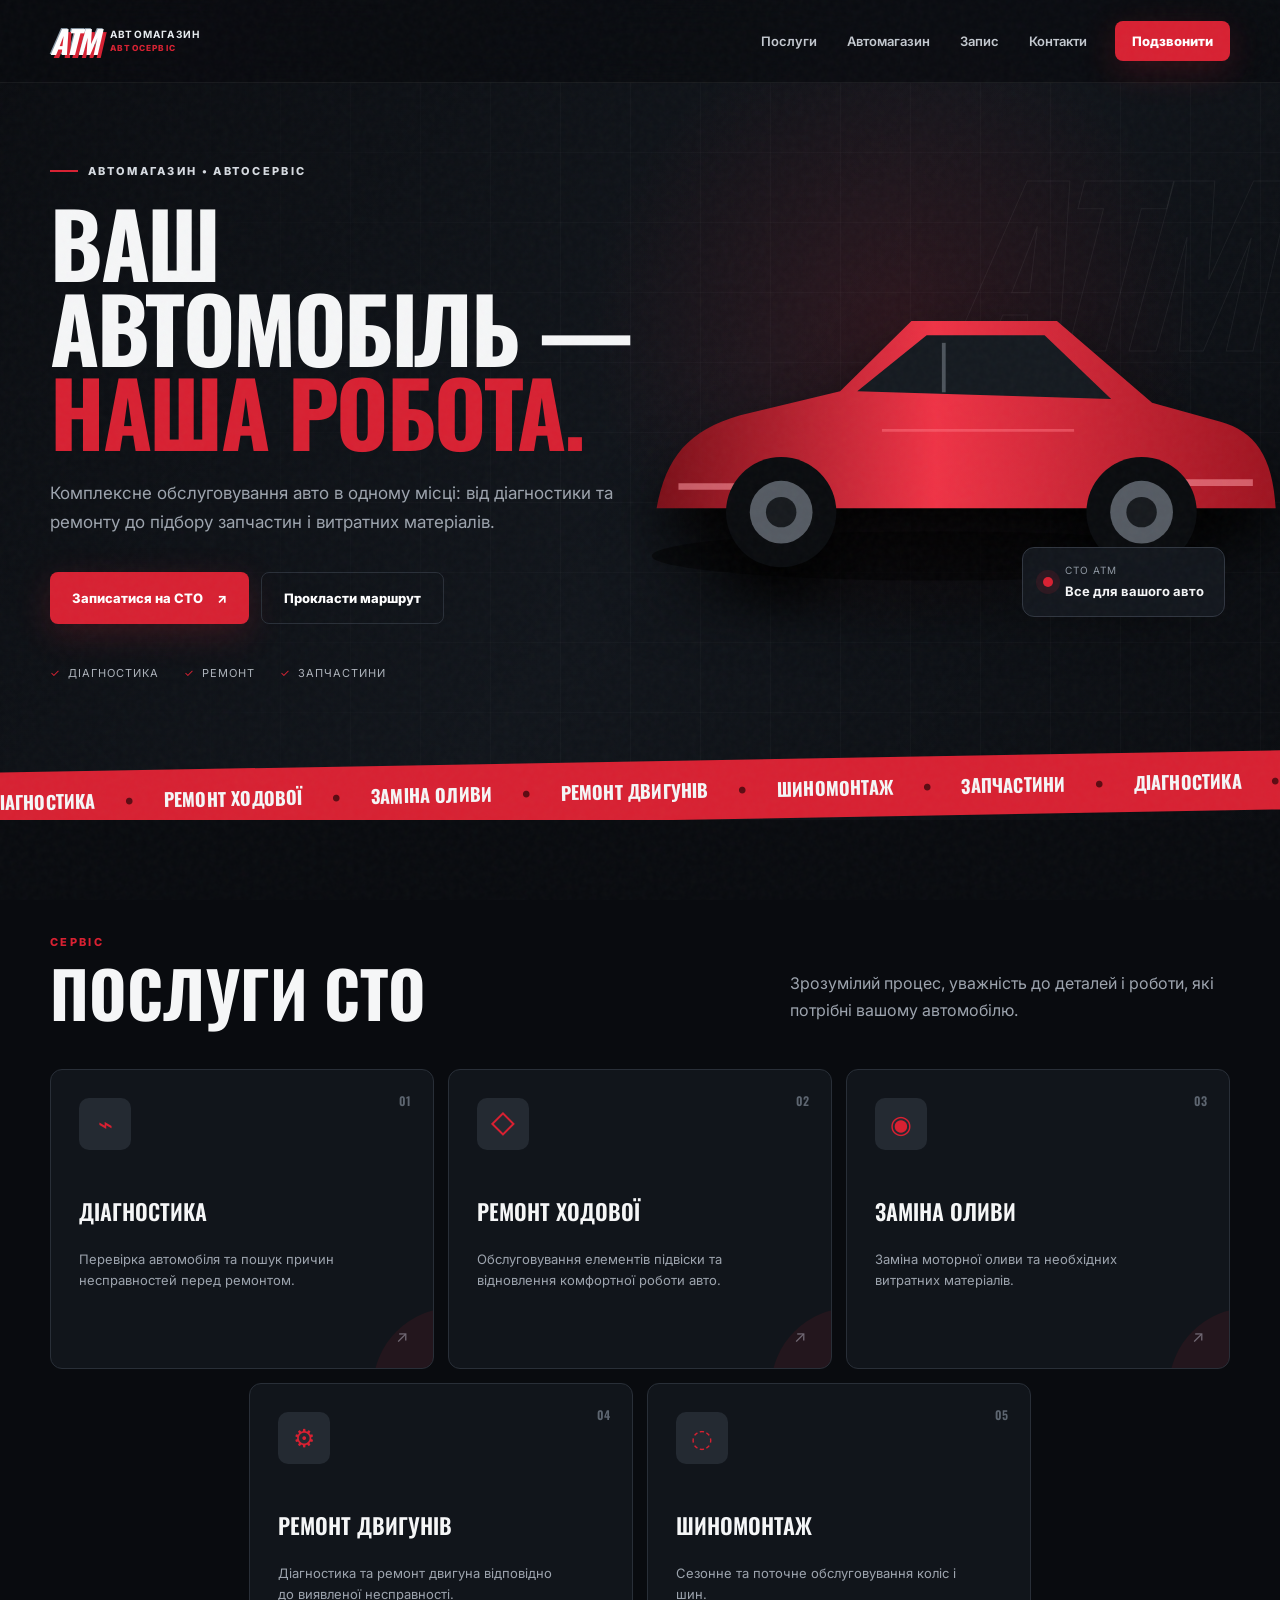
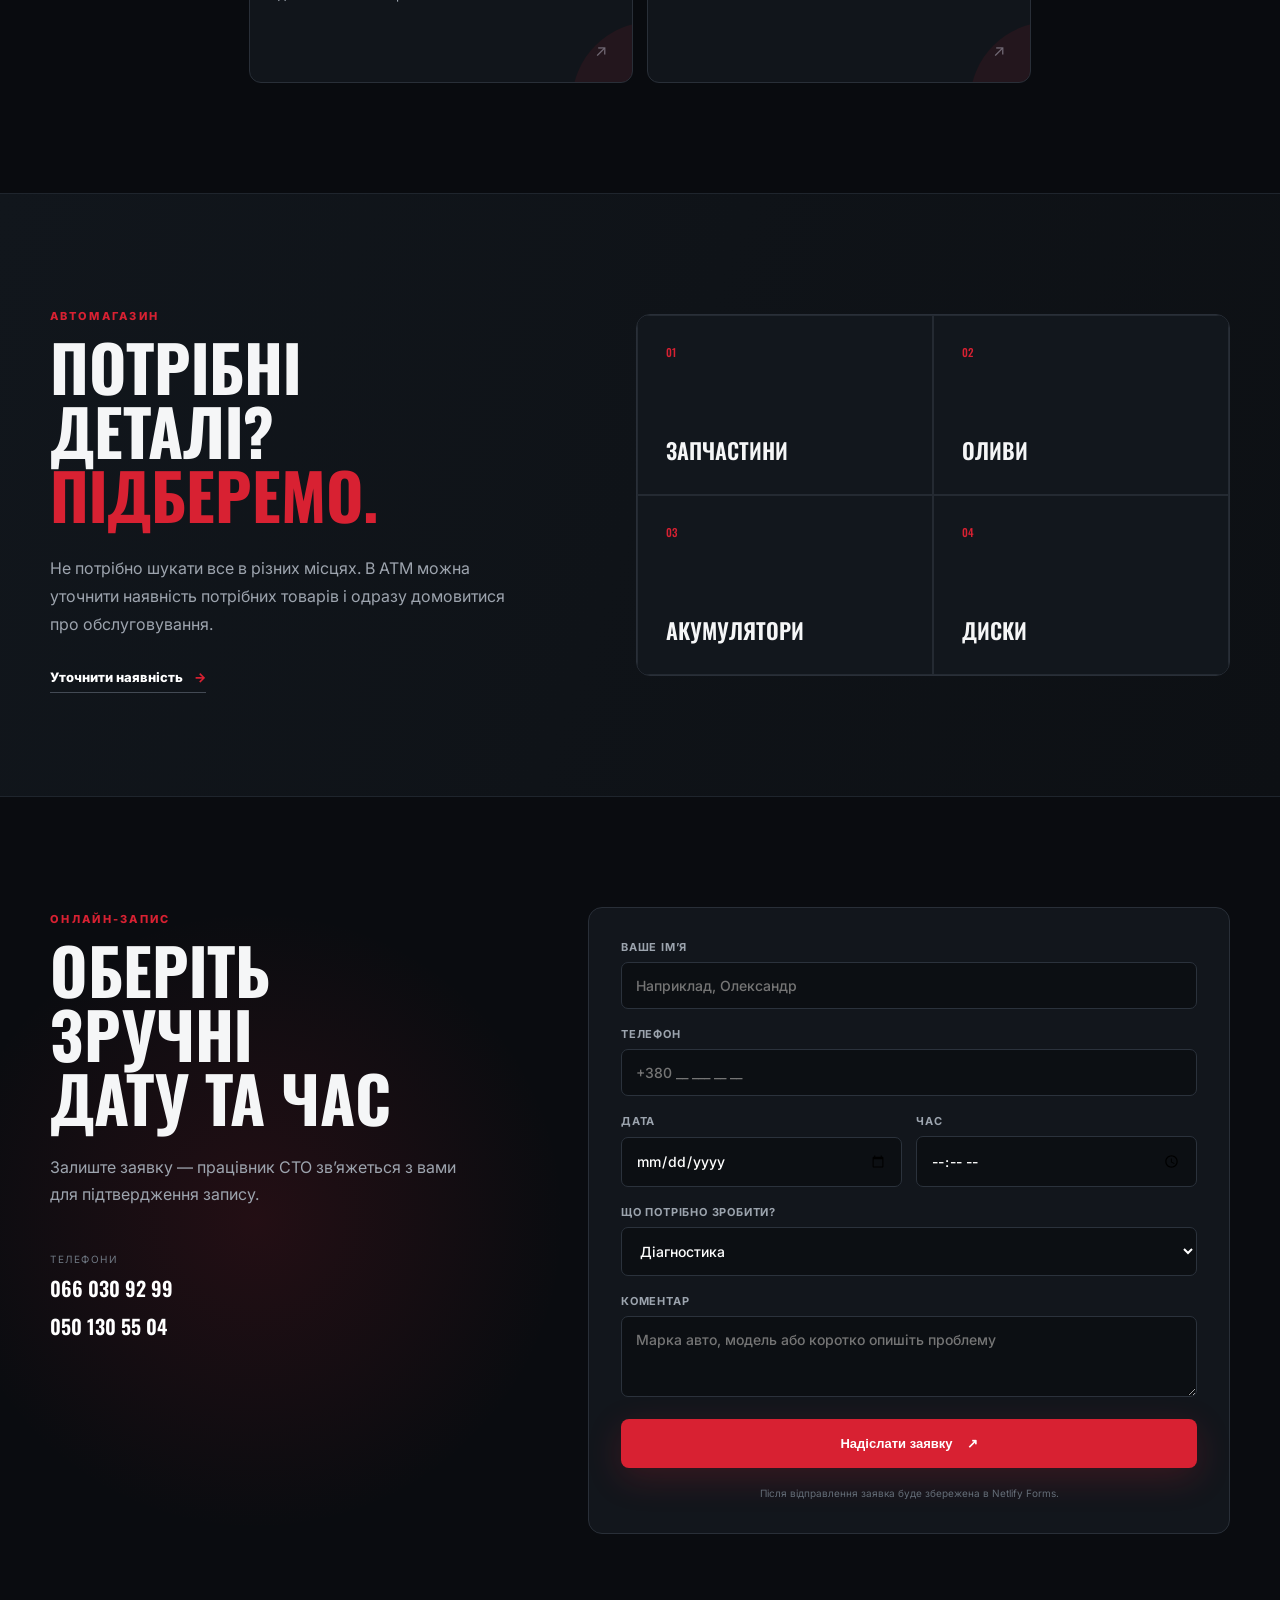
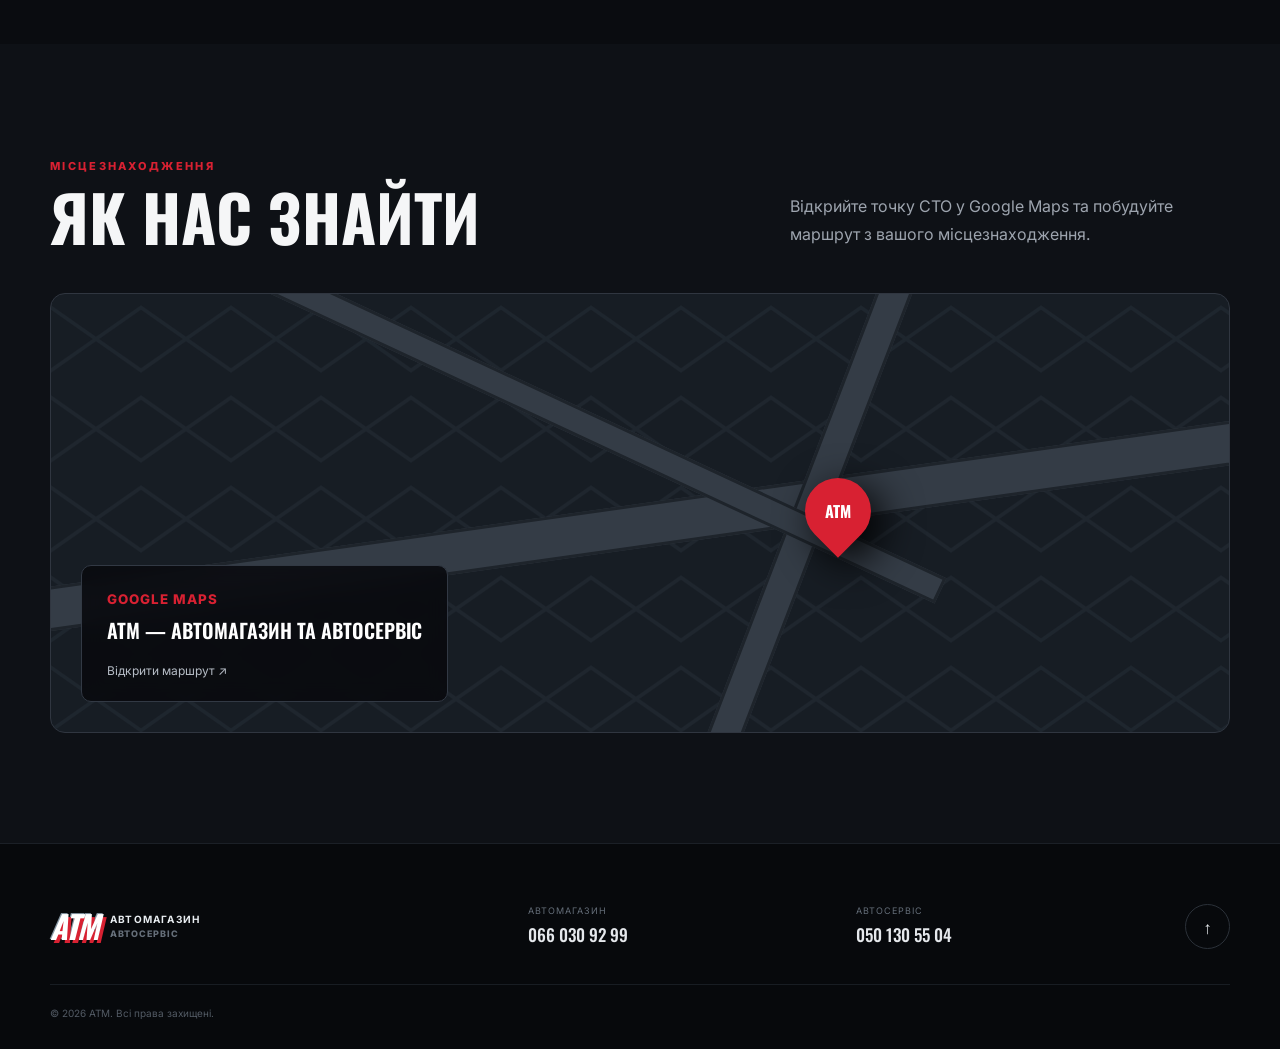
==== index.html @ 1bbbdd43 "Add files via upload" ====
<!doctype html>
<html lang="uk">
<head>
  <meta charset="UTF-8" />
  <meta name="viewport" content="width=device-width, initial-scale=1.0" />
  <meta name="description" content="АТМ — автомагазин та автосервіс. Діагностика, ремонт ходової та двигунів, заміна оливи, шиномонтаж, запчастини, оливи, акумулятори та диски." />
  <title>АТМ — Автомагазин & Автосервіс</title>
  <link rel="preconnect" href="https://fonts.googleapis.com">
  <link rel="preconnect" href="https://fonts.gstatic.com" crossorigin>
  <link href="https://fonts.googleapis.com/css2?family=Inter:wght@400;500;600;700;800;900&family=Oswald:wght@500;600;700&display=swap" rel="stylesheet">
  <link rel="stylesheet" href="styles.css" />
</head>
<body>
  <div class="noise"></div>
  <header class="header" id="top">
    <div class="container nav">
      <a class="brand" href="#top" aria-label="АТМ — на головну">
        <span class="brand-mark">ATM</span>
        <span class="brand-copy"><b>Автомагазин</b><small>Автосервіс</small></span>
      </a>
      <nav class="nav-links" aria-label="Головна навігація">
        <a href="#services">Послуги</a><a href="#shop">Автомагазин</a><a href="#booking">Запис</a><a href="#contacts">Контакти</a>
      </nav>
      <a class="btn btn-small" href="tel:+380501305504">Подзвонити</a>
      <button class="menu" aria-label="Відкрити меню"><span></span><span></span></button>
    </div>
  </header>

  <main>
    <section class="hero">
      <div class="hero-glow"></div>
      <div class="container hero-grid">
        <div class="hero-copy reveal">
          <div class="eyebrow"><span></span> Автомагазин • Автосервіс</div>
          <h1>Ваш автомобіль —<br><em>наша робота.</em></h1>
          <p>Комплексне обслуговування авто в одному місці: від діагностики та ремонту до підбору запчастин і витратних матеріалів.</p>
          <div class="hero-actions">
            <a class="btn" href="#booking">Записатися на СТО <span>↗</span></a>
            <a class="btn btn-ghost" href="https://maps.app.goo.gl/SMtoV5YVGsmZUaTb8" target="_blank" rel="noopener">Прокласти маршрут</a>
          </div>
          <div class="hero-points"><span>Діагностика</span><span>Ремонт</span><span>Запчастини</span></div>
        </div>
        <div class="hero-visual reveal delay">
          <div class="atm-watermark">ATM</div>
          <div class="car-wrap">
            <svg class="car" viewBox="0 0 760 340" role="img" aria-label="Силует спортивного автомобіля">
              <defs><linearGradient id="red" x1="0" x2="1"><stop offset="0" stop-color="#7b1019"/><stop offset=".45" stop-color="#ef3346"/><stop offset="1" stop-color="#9d1420"/></linearGradient></defs>
              <ellipse cx="385" cy="288" rx="300" ry="26" fill="#000" opacity=".5"/>
              <path d="M90 238c10-54 33-82 88-98l105-25 75-74h153l100 86 72 20c36 10 55 36 58 91H90Z" fill="url(#red)"/>
              <path d="M301 115l73-59h124l70 67-267-8Z" fill="#151a20"/><path d="M392 64v52" stroke="#4d545c" stroke-width="4"/>
              <path d="M113 215h90M616 211h101" stroke="#ff9aa4" stroke-width="7" opacity=".55"/>
              <circle cx="221" cy="242" r="58" fill="#0a0c0f"/><circle cx="221" cy="242" r="33" fill="#555b63"/><circle cx="221" cy="242" r="16" fill="#171a1e"/>
              <circle cx="600" cy="242" r="58" fill="#0a0c0f"/><circle cx="600" cy="242" r="33" fill="#555b63"/><circle cx="600" cy="242" r="16" fill="#171a1e"/>
              <path d="M327 156h202" stroke="#ff7380" stroke-width="3" opacity=".5"/>
            </svg>
          </div>
          <div class="floating-card"><span class="pulse"></span><div><small>СТО АТМ</small><b>Все для вашого авто</b></div></div>
        </div>
      </div>
      <div class="ticker"><div>ДІАГНОСТИКА <i>•</i> РЕМОНТ ХОДОВОЇ <i>•</i> ЗАМІНА ОЛИВИ <i>•</i> РЕМОНТ ДВИГУНІВ <i>•</i> ШИНОМОНТАЖ <i>•</i> ЗАПЧАСТИНИ <i>•</i> ДІАГНОСТИКА <i>•</i> РЕМОНТ ХОДОВОЇ <i>•</i></div></div>
    </section>

    <section class="section" id="services">
      <div class="container">
        <div class="section-head reveal"><div><span class="kicker">Сервіс</span><h2>Послуги СТО</h2></div><p>Зрозумілий процес, уважність до деталей і роботи, які потрібні вашому автомобілю.</p></div>
        <div class="service-grid">
          <article class="service-card reveal"><span class="num">01</span><div class="icon">⌁</div><h3>Діагностика</h3><p>Перевірка автомобіля та пошук причин несправностей перед ремонтом.</p><span class="arrow">↗</span></article>
          <article class="service-card reveal"><span class="num">02</span><div class="icon">◇</div><h3>Ремонт ходової</h3><p>Обслуговування елементів підвіски та відновлення комфортної роботи авто.</p><span class="arrow">↗</span></article>
          <article class="service-card reveal"><span class="num">03</span><div class="icon">◉</div><h3>Заміна оливи</h3><p>Заміна моторної оливи та необхідних витратних матеріалів.</p><span class="arrow">↗</span></article>
          <article class="service-card reveal"><span class="num">04</span><div class="icon">⚙</div><h3>Ремонт двигунів</h3><p>Діагностика та ремонт двигуна відповідно до виявленої несправності.</p><span class="arrow">↗</span></article>
          <article class="service-card reveal"><span class="num">05</span><div class="icon">◌</div><h3>Шиномонтаж</h3><p>Сезонне та поточне обслуговування коліс і шин.</p><span class="arrow">↗</span></article>
        </div>
      </div>
    </section>

    <section class="section shop" id="shop">
      <div class="container shop-grid">
        <div class="shop-copy reveal"><span class="kicker">Автомагазин</span><h2>Потрібні деталі?<br><em>Підберемо.</em></h2><p>Не потрібно шукати все в різних місцях. В АТМ можна уточнити наявність потрібних товарів і одразу домовитися про обслуговування.</p><a class="text-link" href="tel:+380660309299">Уточнити наявність <span>→</span></a></div>
        <div class="parts reveal delay">
          <div class="part"><b>01</b><span>Запчастини</span></div><div class="part"><b>02</b><span>Оливи</span></div><div class="part"><b>03</b><span>Акумулятори</span></div><div class="part"><b>04</b><span>Диски</span></div>
        </div>
      </div>
    </section>

    <section class="section booking" id="booking">
      <div class="container booking-grid">
        <div class="booking-copy reveal"><span class="kicker">Онлайн-запис</span><h2>Оберіть зручні<br>дату та час</h2><p>Залиште заявку — працівник СТО зв’яжеться з вами для підтвердження запису.</p><div class="contact-mini"><span>Телефони</span><a href="tel:+380660309299">066 030 92 99</a><a href="tel:+380501305504">050 130 55 04</a></div></div>
        <form class="booking-form reveal delay" id="bookingForm" name="booking" method="POST" action="/success.html" data-netlify="true" netlify-honeypot="bot-field">
          <input type="hidden" name="form-name" value="booking">
          <p class="hidden-field"><label>Не заповнюйте це поле: <input name="bot-field"></label></p>
          <label>Ваше ім’я<input name="name" type="text" placeholder="Наприклад, Олександр" required></label>
          <label>Телефон<input name="phone" type="tel" placeholder="+380 __ ___ __ __" required></label>
          <div class="two"><label>Дата<input name="date" type="date" required></label><label>Час<input name="time" type="time" required></label></div>
          <label>Що потрібно зробити?<select name="service"><option>Діагностика</option><option>Ремонт ходової</option><option>Заміна оливи</option><option>Ремонт двигуна</option><option>Шиномонтаж</option><option>Інше</option></select></label>
          <label>Коментар<textarea name="message" rows="3" placeholder="Марка авто, модель або коротко опишіть проблему"></textarea></label>
          <button class="btn form-btn" type="submit">Надіслати заявку <span>↗</span></button>
          <p class="form-note" id="formNote">Після відправлення заявка буде збережена в Netlify Forms.</p>
        </form>
      </div>
    </section>

    <section class="section location" id="contacts">
      <div class="container">
        <div class="section-head reveal"><div><span class="kicker">Місцезнаходження</span><h2>Як нас знайти</h2></div><p>Відкрийте точку СТО у Google Maps та побудуйте маршрут з вашого місцезнаходження.</p></div>
        <a class="map-card reveal" href="https://maps.app.goo.gl/SMtoV5YVGsmZUaTb8" target="_blank" rel="noopener">
          <div class="map-grid"></div><div class="road r1"></div><div class="road r2"></div><div class="road r3"></div>
          <div class="pin"><span>ATM</span></div>
          <div class="map-info"><small>Google Maps</small><h3>АТМ — автомагазин та автосервіс</h3><span>Відкрити маршрут ↗</span></div>
        </a>
      </div>
    </section>
  </main>

  <footer class="footer"><div class="container footer-grid"><div class="brand footer-brand"><span class="brand-mark">ATM</span><span class="brand-copy"><b>Автомагазин</b><small>Автосервіс</small></span></div><div><small>Автомагазин</small><a href="tel:+380660309299">066 030 92 99</a></div><div><small>Автосервіс</small><a href="tel:+380501305504">050 130 55 04</a></div><a class="to-top" href="#top">↑</a></div><div class="container copyright">© <span id="year"></span> АТМ. Всі права захищені.</div></footer>
  <script src="script.js"></script>
</body>
</html>
---- styles.css ----
:root{--red:#d82132;--red2:#9f1521;--ink:#090b0f;--panel:#11151b;--panel2:#171c23;--text:#f5f6f7;--muted:#9da4ae;--line:#292f38;--bluegray:#667887}*{box-sizing:border-box}html{scroll-behavior:smooth}body{margin:0;background:var(--ink);color:var(--text);font-family:Inter,Arial,sans-serif;overflow-x:hidden}.noise{position:fixed;inset:0;pointer-events:none;opacity:.035;z-index:99;background-image:url("data:image/svg+xml,%3Csvg viewBox='0 0 180 180' xmlns='http://www.w3.org/2000/svg'%3E%3Cfilter id='n'%3E%3CfeTurbulence type='fractalNoise' baseFrequency='.8' numOctaves='3' stitchTiles='stitch'/%3E%3C/filter%3E%3Crect width='100%25' height='100%25' filter='url(%23n)' opacity='.9'/%3E%3C/svg%3E")}.container{width:min(1180px,calc(100% - 40px));margin:auto}.header{position:fixed;top:0;left:0;right:0;z-index:50;background:rgba(9,11,15,.72);backdrop-filter:blur(18px);border-bottom:1px solid rgba(255,255,255,.06)}.nav{height:82px;display:flex;align-items:center;justify-content:space-between;gap:28px}.brand{display:flex;align-items:center;gap:12px;color:white;text-decoration:none}.brand-mark{font-family:Oswald,sans-serif;font-weight:700;font-style:italic;font-size:32px;line-height:1;color:#fff;text-shadow:3px 3px 0 var(--red),-1px -1px 0 #8797a4;letter-spacing:-2px}.brand-copy{display:grid;text-transform:uppercase;line-height:1.05;font-size:10px;letter-spacing:1.2px}.brand-copy b{color:#e8edf1}.brand-copy small{color:var(--red);font-weight:800;margin-top:4px}.nav-links{display:flex;gap:30px;margin-left:auto}.nav-links a{color:#c4c9d0;text-decoration:none;font-size:13px;font-weight:600;transition:.25s}.nav-links a:hover{color:white}.btn{display:inline-flex;align-items:center;justify-content:center;gap:14px;background:var(--red);color:#fff;text-decoration:none;border:0;padding:17px 22px;border-radius:8px;font-weight:800;font-size:13px;cursor:pointer;box-shadow:0 10px 35px rgba(216,33,50,.2);transition:transform .25s,background .25s,box-shadow .25s}.btn:hover{transform:translateY(-2px);background:#ed2b3d;box-shadow:0 15px 40px rgba(216,33,50,.32)}.btn-small{padding:12px 17px}.menu{display:none;background:none;border:0}.hero{min-height:820px;padding-top:82px;position:relative;background:radial-gradient(circle at 70% 40%,rgba(216,33,50,.14),transparent 30%),linear-gradient(125deg,#0a0c10,#11151b 55%,#0a0c10);overflow:hidden}.hero:before{content:"";position:absolute;inset:82px 0 55px;background:linear-gradient(rgba(255,255,255,.025) 1px,transparent 1px),linear-gradient(90deg,rgba(255,255,255,.025) 1px,transparent 1px);background-size:70px 70px;mask-image:linear-gradient(to right,transparent,#000 45%,#000)}.hero-grid{min-height:680px;display:grid;grid-template-columns:1.02fr .98fr;align-items:center;position:relative;z-index:2}.eyebrow,.kicker{color:#d6dbe1;text-transform:uppercase;letter-spacing:2.3px;font-size:11px;font-weight:800}.eyebrow{display:flex;align-items:center;gap:10px}.eyebrow span{width:28px;height:2px;background:var(--red)}h1,h2,h3,p{margin-top:0}.hero h1{font-family:Oswald,sans-serif;font-size:clamp(58px,7vw,94px);line-height:.94;letter-spacing:-2.5px;text-transform:uppercase;margin:22px 0 26px}.hero h1 em,.shop h2 em{font-style:normal;color:var(--red)}.hero-copy>p{color:var(--muted);font-size:17px;line-height:1.7;max-width:590px}.hero-actions{display:flex;gap:12px;margin-top:35px}.btn-ghost{background:transparent;border:1px solid var(--line);box-shadow:none}.btn-ghost:hover{background:#151920;box-shadow:none}.hero-points{display:flex;gap:25px;margin-top:42px;color:#adb3bb;font-size:11px;text-transform:uppercase;letter-spacing:1px}.hero-points span:before{content:"✓";color:var(--red);margin-right:7px}.hero-visual{position:relative;height:600px}.atm-watermark{position:absolute;right:-20px;top:50px;font:900 210px/.8 Oswald;color:transparent;-webkit-text-stroke:1px rgba(255,255,255,.055);font-style:italic;letter-spacing:-15px}.car-wrap{position:absolute;width:125%;left:-14%;top:160px;filter:drop-shadow(0 35px 28px #000)}.car{width:100%;height:auto}.floating-card{position:absolute;right:5px;bottom:105px;background:rgba(21,26,33,.86);backdrop-filter:blur(12px);border:1px solid #303640;border-radius:12px;padding:16px 20px;display:flex;align-items:center;gap:12px}.floating-card small{display:block;color:#8e97a2;font-size:10px;text-transform:uppercase;letter-spacing:1px;margin-bottom:4px}.floating-card b{font-size:13px}.pulse{width:10px;height:10px;border-radius:50%;background:var(--red);box-shadow:0 0 0 7px rgba(216,33,50,.12);animation:pulse 1.8s infinite}.ticker{height:58px;background:var(--red);display:flex;align-items:center;overflow:hidden;transform:rotate(-1deg) scale(1.02);position:absolute;bottom:0;width:100%;z-index:4}.ticker div{font:700 18px Oswald;white-space:nowrap;animation:ticker 28s linear infinite}.ticker i{font-style:normal;color:#5c0b12;margin:0 24px}@keyframes ticker{to{transform:translateX(-50%)}}@keyframes pulse{50%{box-shadow:0 0 0 12px rgba(216,33,50,0)}}.section{padding:110px 0}.section-head{display:flex;justify-content:space-between;align-items:end;gap:50px;margin-bottom:45px}.section-head h2,.shop h2,.booking h2{font:700 clamp(42px,5vw,64px)/1 Oswald;text-transform:uppercase;margin:10px 0 0}.section-head p{max-width:440px;color:var(--muted);line-height:1.7;margin-bottom:0}.kicker{color:var(--red)}.service-grid{display:grid;grid-template-columns:repeat(6,1fr);gap:14px}.service-card{grid-column:span 2;min-height:300px;background:var(--panel);border:1px solid var(--line);border-radius:12px;padding:28px;position:relative;overflow:hidden;transition:.35s}.service-card:nth-child(4){grid-column:2/span 2}.service-card:hover{transform:translateY(-6px);border-color:#6b2730;background:#151a21}.service-card:after{content:"";position:absolute;width:160px;height:160px;border-radius:50%;background:rgba(216,33,50,.09);right:-100px;bottom:-100px;transition:.4s}.service-card:hover:after{transform:scale(1.8)}.num{position:absolute;right:22px;top:22px;color:#5d6570;font:600 12px Oswald}.icon{width:52px;height:52px;border-radius:10px;background:#242a32;display:grid;place-items:center;color:var(--red);font-size:25px;margin-bottom:45px}.service-card h3{font:600 22px Oswald;text-transform:uppercase}.service-card p{color:var(--muted);font-size:13px;line-height:1.65;max-width:280px}.arrow{position:absolute;right:25px;bottom:22px;color:#66707c}.shop{background:linear-gradient(110deg,#11161c,#0d1014);border-block:1px solid #1f252d}.shop-grid{display:grid;grid-template-columns:.9fr 1.1fr;gap:100px;align-items:center}.shop-copy p{color:var(--muted);line-height:1.75;max-width:520px;margin:28px 0}.text-link{color:white;text-decoration:none;font-weight:800;font-size:13px;border-bottom:1px solid #434a54;padding-bottom:7px}.text-link span{color:var(--red);margin-left:8px}.parts{display:grid;grid-template-columns:1fr 1fr;border:1px solid var(--line);border-radius:14px;overflow:hidden}.part{height:180px;padding:28px;display:flex;flex-direction:column;justify-content:space-between;background:#12171d;border:1px solid #242a32;transition:.3s}.part:hover{background:#181e25}.part b{font:500 11px Oswald;color:var(--red)}.part span{font:600 22px Oswald;text-transform:uppercase}.booking{background:radial-gradient(circle at 20% 50%,rgba(216,33,50,.12),transparent 28%),#0a0c10}.booking-grid{display:grid;grid-template-columns:.8fr 1.2fr;gap:110px;align-items:start}.booking-copy p{color:var(--muted);line-height:1.7;max-width:420px;margin:25px 0 45px}.contact-mini{display:grid;gap:8px}.contact-mini span{color:#6f7883;font-size:10px;text-transform:uppercase;letter-spacing:1.5px}.contact-mini a{font:600 20px Oswald;color:white;text-decoration:none}.booking-form{background:#12161c;border:1px solid var(--line);padding:32px;border-radius:14px;display:grid;gap:18px}.booking-form label{display:grid;gap:8px;color:#9ca4ae;font-size:11px;font-weight:700;text-transform:uppercase;letter-spacing:.8px}.booking-form input,.booking-form select,.booking-form textarea{width:100%;background:#0c0f13;color:white;border:1px solid #2b323c;border-radius:7px;padding:14px;font:500 14px Inter;outline:none;transition:.2s}.booking-form input:focus,.booking-form select:focus,.booking-form textarea:focus{border-color:var(--red);box-shadow:0 0 0 3px rgba(216,33,50,.09)}.two{display:grid;grid-template-columns:1fr 1fr;gap:14px}.form-btn{width:100%;margin-top:4px}.form-note{color:#646d78;font-size:10px;line-height:1.5;margin:0;text-align:center}.location{background:#0e1116}.map-card{height:440px;display:block;position:relative;border-radius:15px;overflow:hidden;border:1px solid #303640;background:#171d24;color:white;text-decoration:none}.map-grid{position:absolute;inset:0;background:linear-gradient(35deg,transparent 48%,#262e37 49%,#262e37 51%,transparent 52%),linear-gradient(145deg,transparent 48%,#262e37 49%,#262e37 51%,transparent 52%);background-size:90px 90px;opacity:.55}.road{position:absolute;background:#343c46;border:3px solid #1e242b}.r1{width:120%;height:44px;left:-10%;top:48%;transform:rotate(-8deg)}.r2{height:130%;width:34px;left:63%;top:-15%;transform:rotate(21deg)}.r3{width:75%;height:28px;left:4%;top:22%;transform:rotate(25deg)}.pin{position:absolute;left:64%;top:42%;width:66px;height:66px;border-radius:50% 50% 50% 0;transform:rotate(-45deg);background:var(--red);display:grid;place-items:center;box-shadow:0 15px 40px #000}.pin span{transform:rotate(45deg);font:800 16px Oswald}.map-info{position:absolute;left:30px;bottom:30px;background:rgba(9,11,15,.9);backdrop-filter:blur(10px);padding:22px 25px;border-radius:10px;border:1px solid #323944;max-width:390px}.map-info small{color:var(--red);text-transform:uppercase;font-weight:800;letter-spacing:1px}.map-info h3{font:600 20px Oswald;text-transform:uppercase;margin:7px 0 14px}.map-info span{font-size:12px;color:#b6bdc6}.footer{padding:60px 0 30px;background:#07090c;border-top:1px solid #1b2027}.footer-grid{display:grid;grid-template-columns:1.5fr 1fr 1fr auto;align-items:center;gap:30px}.footer-grid>div:not(.brand){display:grid;gap:6px}.footer-grid small{color:#656e79;text-transform:uppercase;font-size:9px;letter-spacing:1px}.footer-grid a{color:#e5e8ec;text-decoration:none;font:500 17px Oswald}.to-top{width:45px;height:45px;border:1px solid #2b3139;border-radius:50%;display:grid!important;place-items:center}.copyright{border-top:1px solid #181d23;margin-top:35px;padding-top:22px;color:#535b65;font-size:10px}.reveal{opacity:0;transform:translateY(25px);transition:opacity .7s ease,transform .7s ease}.reveal.visible{opacity:1;transform:none}.delay{transition-delay:.14s}@media(max-width:900px){.nav-links{display:none}.hero-grid,.shop-grid,.booking-grid{grid-template-columns:1fr}.hero{min-height:auto}.hero-grid{padding:90px 0 110px}.hero-visual{height:430px}.car-wrap{top:80px}.atm-watermark{font-size:160px}.service-grid{grid-template-columns:1fr 1fr}.service-card,.service-card:nth-child(4){grid-column:auto}.shop-grid,.booking-grid{gap:55px}.section-head{align-items:start;flex-direction:column}.footer-grid{grid-template-columns:1fr 1fr}.footer-brand{grid-column:1/-1}}@media(max-width:600px){.container{width:min(100% - 28px,1180px)}.header .btn-small{display:none}.menu{display:block}.hero h1{font-size:55px}.hero-actions{flex-direction:column}.hero-points{flex-wrap:wrap;gap:12px 18px}.hero-visual{height:330px}.car-wrap{width:145%;left:-25%;top:70px}.atm-watermark{font-size:120px}.floating-card{bottom:30px}.section{padding:78px 0}.service-grid{grid-template-columns:1fr}.service-card{min-height:260px}.parts{grid-template-columns:1fr}.part{height:130px}.two{grid-template-columns:1fr}.booking-form{padding:20px}.map-card{height:480px}.map-info{left:15px;right:15px;bottom:15px}.footer-grid{grid-template-columns:1fr}.footer-brand{grid-column:auto}.ticker div{font-size:15px}}

.hidden-field{position:absolute!important;left:-9999px!important;width:1px!important;height:1px!important;overflow:hidden!important}
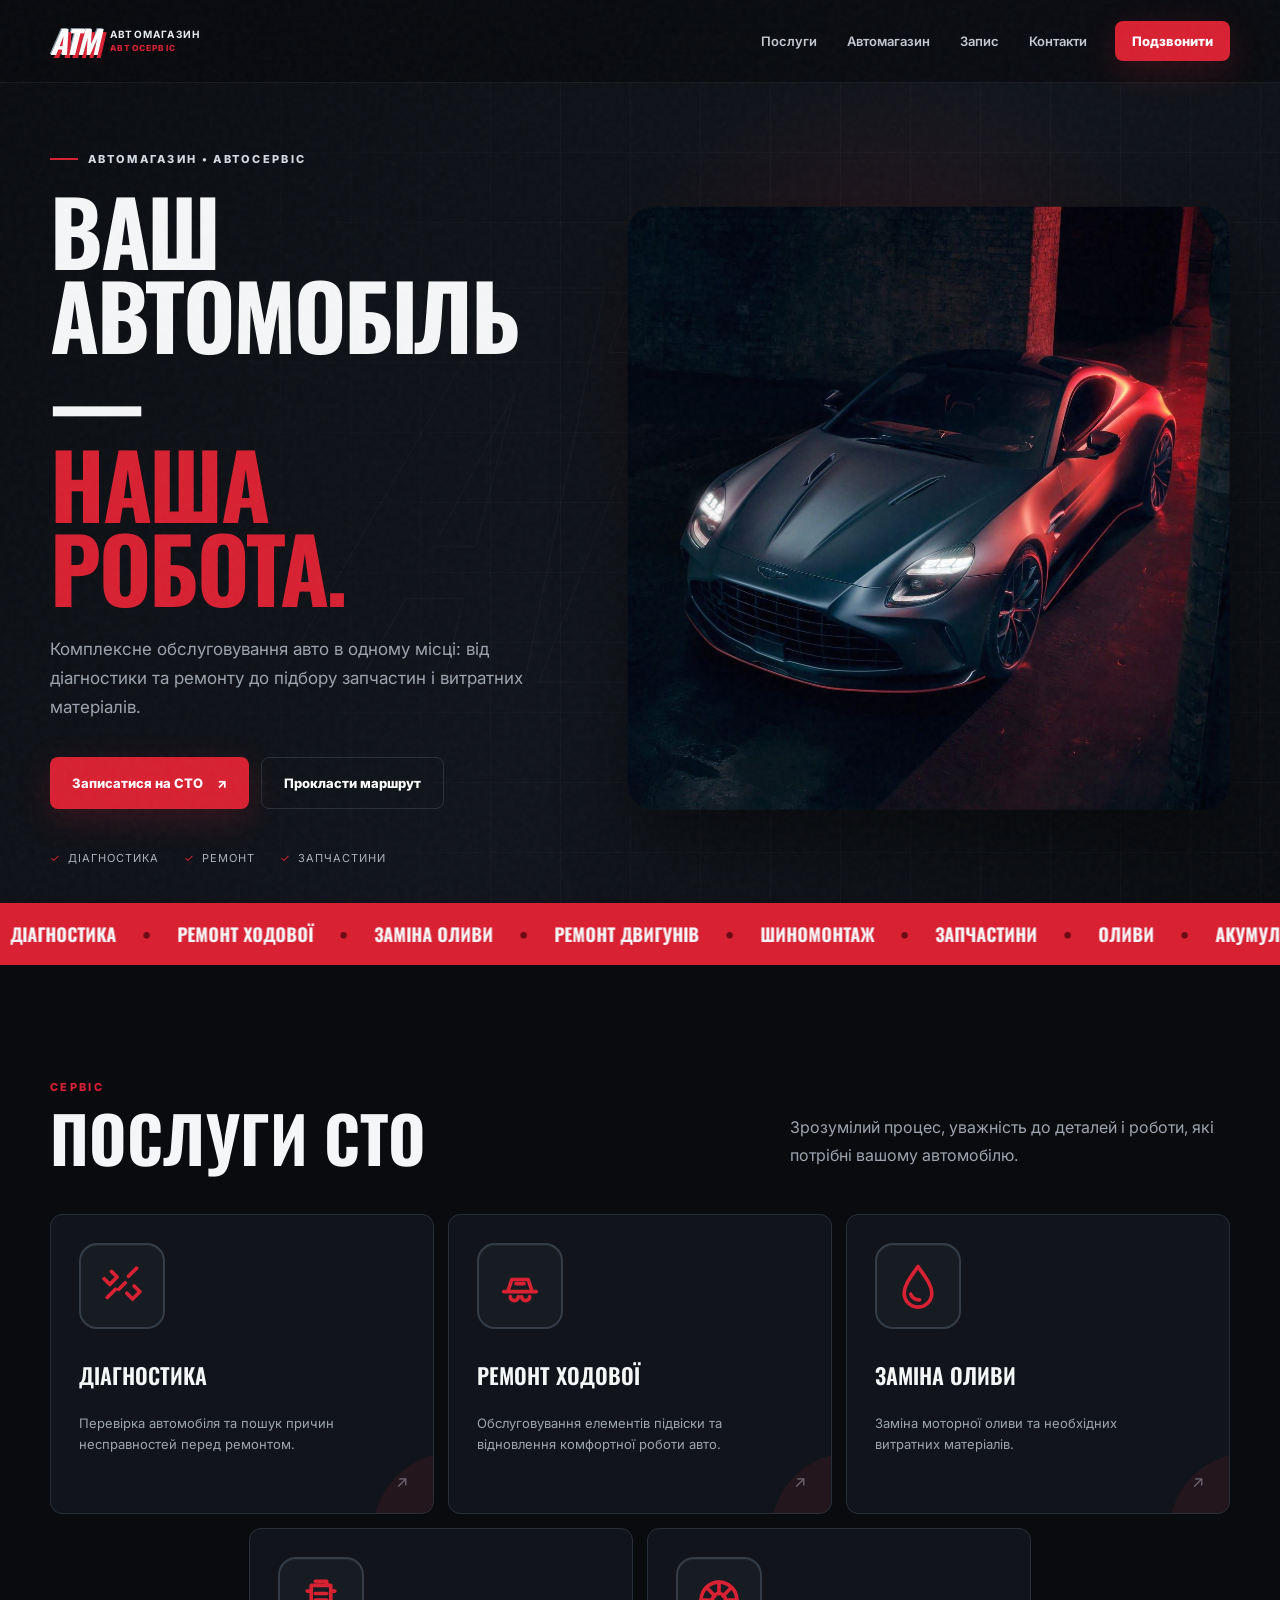
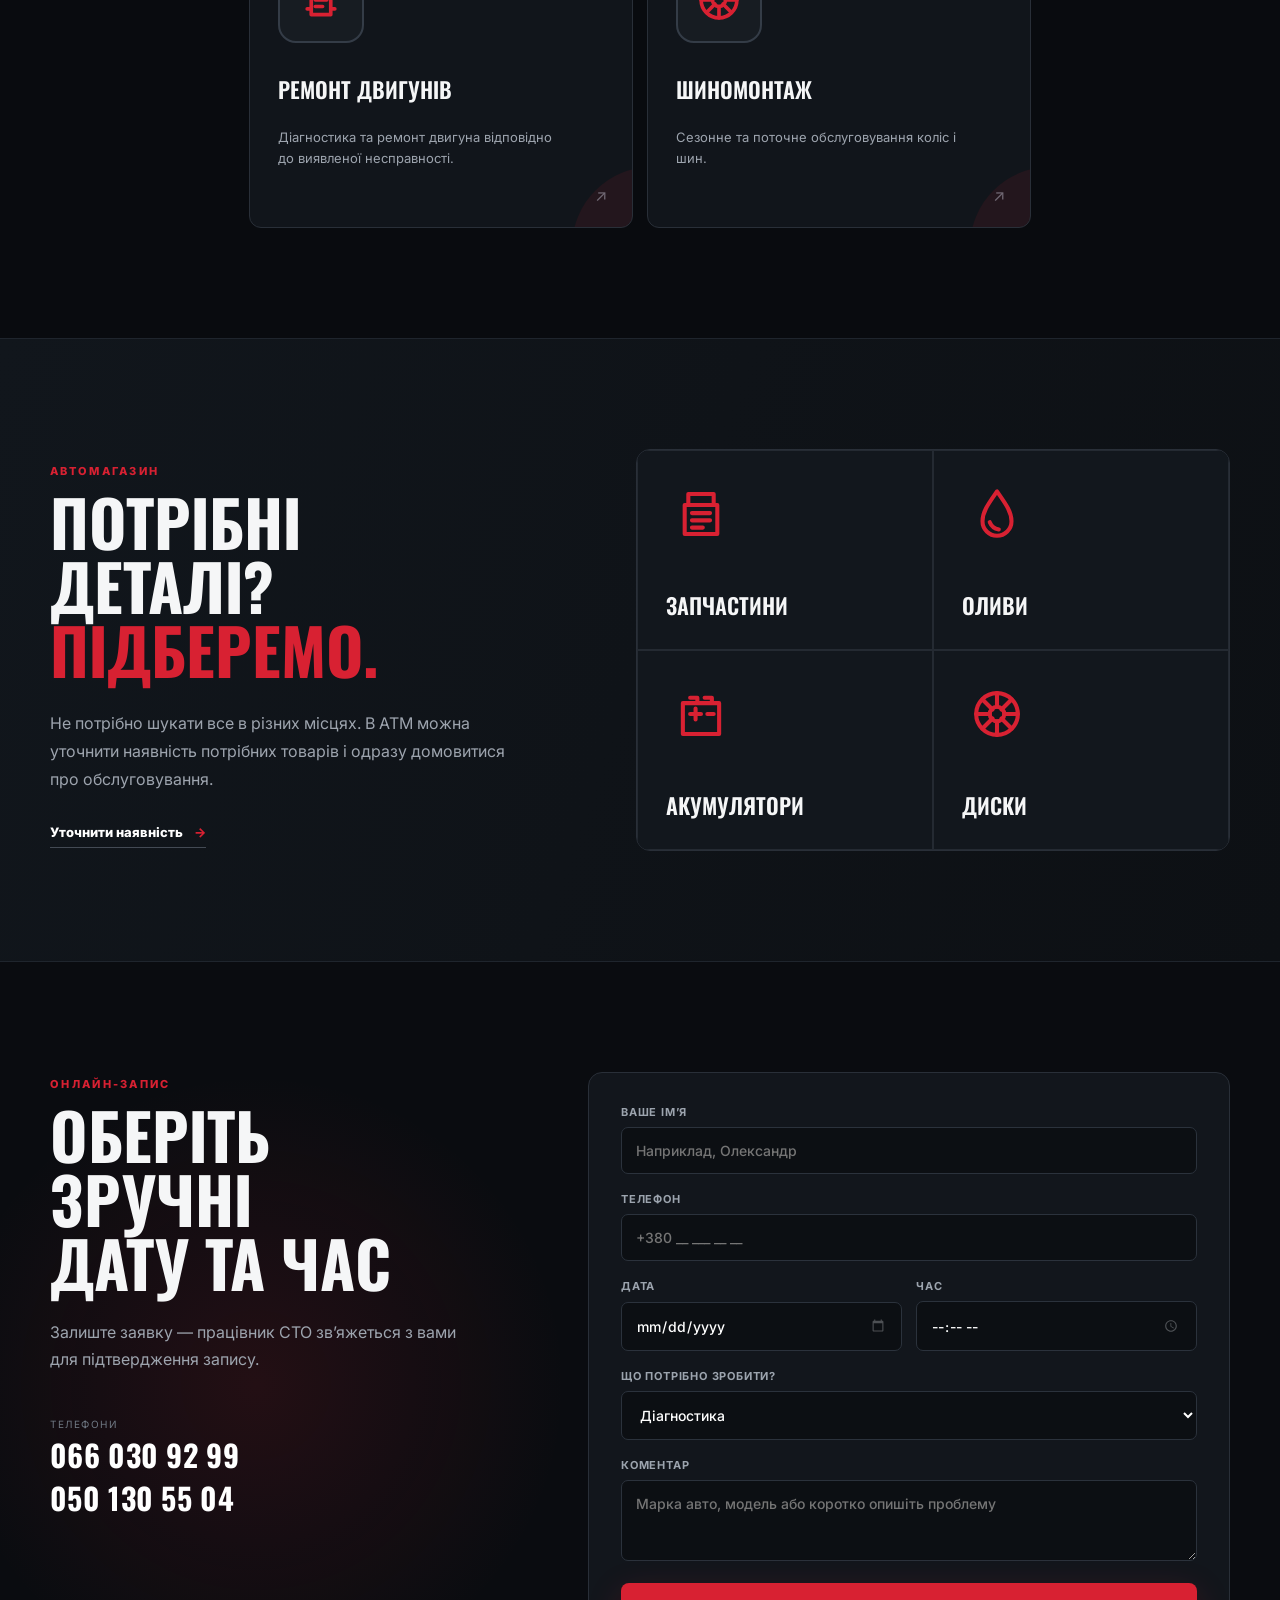
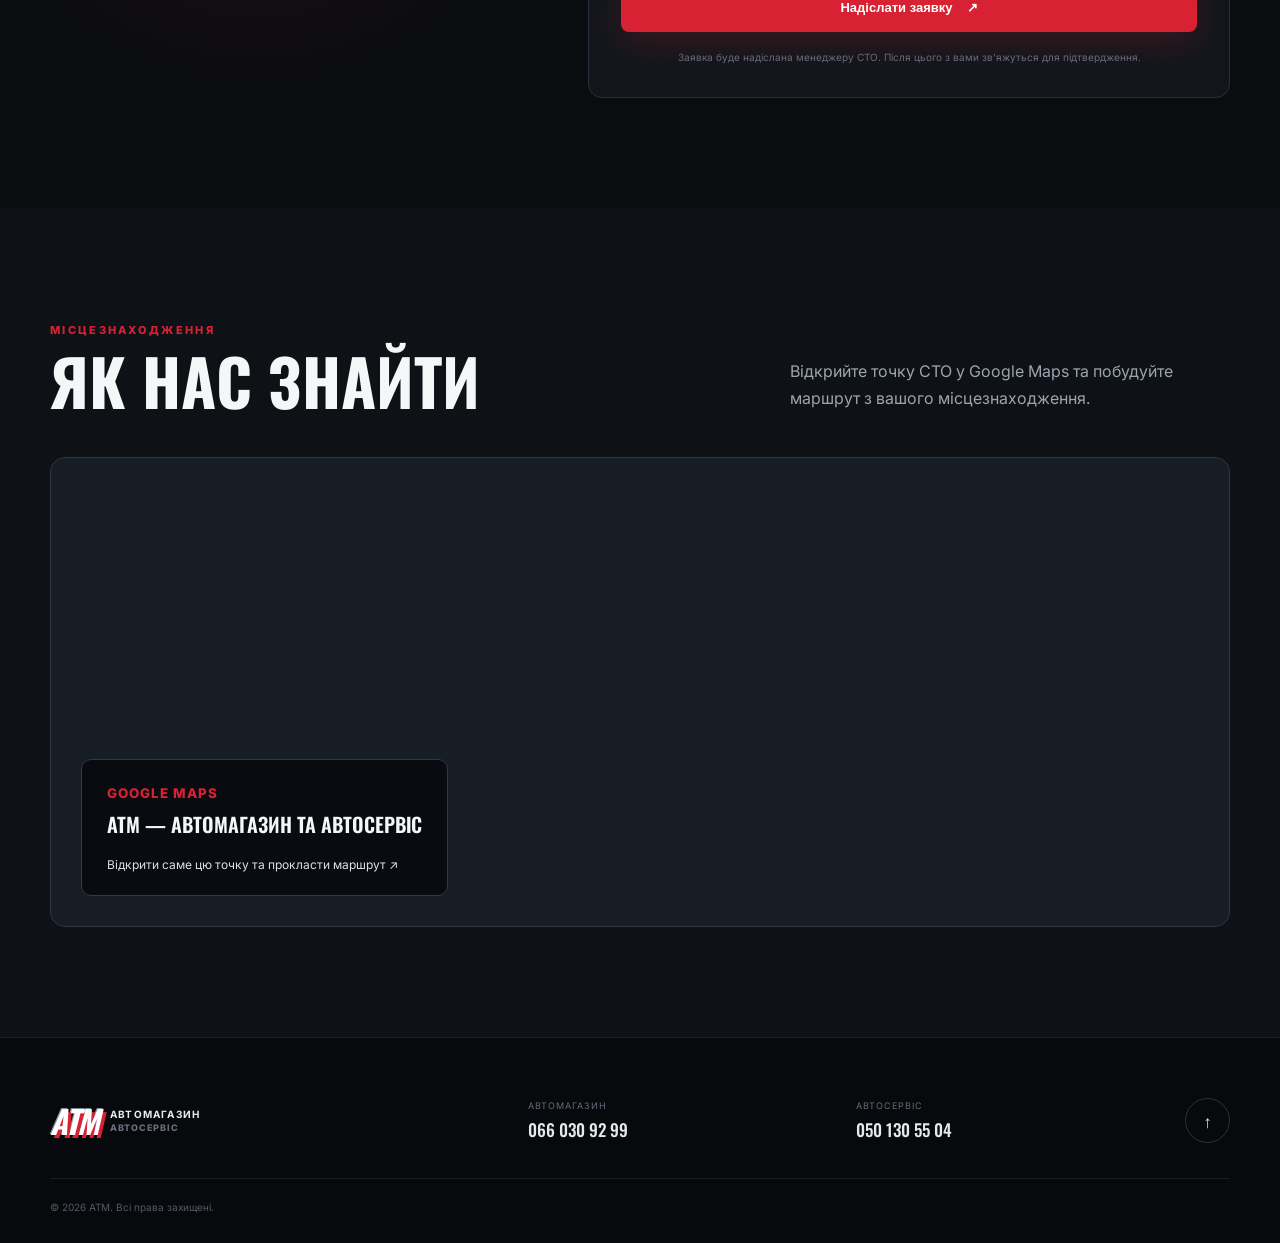
==== commit d54d0621: "Add files via upload" ====
--- a/index.html
+++ b/index.html
@@ -10,7 +10,7 @@
   <link href="https://fonts.googleapis.com/css2?family=Inter:wght@400;500;600;700;800;900&family=Oswald:wght@500;600;700&display=swap" rel="stylesheet">
   <link rel="stylesheet" href="styles.css" />
 </head>
-<body>
+<body id="top">
   <div class="noise"></div>
   <header class="header" id="top">
     <div class="container nav">
@@ -42,33 +42,21 @@
         </div>
         <div class="hero-visual reveal delay">
           <div class="atm-watermark">ATM</div>
-          <div class="car-wrap">
-            <svg class="car" viewBox="0 0 760 340" role="img" aria-label="Силует спортивного автомобіля">
-              <defs><linearGradient id="red" x1="0" x2="1"><stop offset="0" stop-color="#7b1019"/><stop offset=".45" stop-color="#ef3346"/><stop offset="1" stop-color="#9d1420"/></linearGradient></defs>
-              <ellipse cx="385" cy="288" rx="300" ry="26" fill="#000" opacity=".5"/>
-              <path d="M90 238c10-54 33-82 88-98l105-25 75-74h153l100 86 72 20c36 10 55 36 58 91H90Z" fill="url(#red)"/>
-              <path d="M301 115l73-59h124l70 67-267-8Z" fill="#151a20"/><path d="M392 64v52" stroke="#4d545c" stroke-width="4"/>
-              <path d="M113 215h90M616 211h101" stroke="#ff9aa4" stroke-width="7" opacity=".55"/>
-              <circle cx="221" cy="242" r="58" fill="#0a0c0f"/><circle cx="221" cy="242" r="33" fill="#555b63"/><circle cx="221" cy="242" r="16" fill="#171a1e"/>
-              <circle cx="600" cy="242" r="58" fill="#0a0c0f"/><circle cx="600" cy="242" r="33" fill="#555b63"/><circle cx="600" cy="242" r="16" fill="#171a1e"/>
-              <path d="M327 156h202" stroke="#ff7380" stroke-width="3" opacity=".5"/>
-            </svg>
-          </div>
-          <div class="floating-card"><span class="pulse"></span><div><small>СТО АТМ</small><b>Все для вашого авто</b></div></div>
+          <div class="car-wrap sport-car-photo" role="img" aria-label="Червоний спортивний автомобіль"></div>
         </div>
       </div>
-      <div class="ticker"><div>ДІАГНОСТИКА <i>•</i> РЕМОНТ ХОДОВОЇ <i>•</i> ЗАМІНА ОЛИВИ <i>•</i> РЕМОНТ ДВИГУНІВ <i>•</i> ШИНОМОНТАЖ <i>•</i> ЗАПЧАСТИНИ <i>•</i> ДІАГНОСТИКА <i>•</i> РЕМОНТ ХОДОВОЇ <i>•</i></div></div>
+      <div class="ticker" aria-label="Послуги АТМ"><div class="ticker-track"><div class="ticker-group"><span>ДІАГНОСТИКА</span><i>•</i><span>РЕМОНТ ХОДОВОЇ</span><i>•</i><span>ЗАМІНА ОЛИВИ</span><i>•</i><span>РЕМОНТ ДВИГУНІВ</span><i>•</i><span>ШИНОМОНТАЖ</span><i>•</i><span>ЗАПЧАСТИНИ</span><i>•</i><span>ОЛИВИ</span><i>•</i><span>АКУМУЛЯТОРИ</span><i>•</i><span>ДИСКИ</span><i>•</i></div></div></div>
     </section>
 
     <section class="section" id="services">
       <div class="container">
         <div class="section-head reveal"><div><span class="kicker">Сервіс</span><h2>Послуги СТО</h2></div><p>Зрозумілий процес, уважність до деталей і роботи, які потрібні вашому автомобілю.</p></div>
         <div class="service-grid">
-          <article class="service-card reveal"><span class="num">01</span><div class="icon">⌁</div><h3>Діагностика</h3><p>Перевірка автомобіля та пошук причин несправностей перед ремонтом.</p><span class="arrow">↗</span></article>
-          <article class="service-card reveal"><span class="num">02</span><div class="icon">◇</div><h3>Ремонт ходової</h3><p>Обслуговування елементів підвіски та відновлення комфортної роботи авто.</p><span class="arrow">↗</span></article>
-          <article class="service-card reveal"><span class="num">03</span><div class="icon">◉</div><h3>Заміна оливи</h3><p>Заміна моторної оливи та необхідних витратних матеріалів.</p><span class="arrow">↗</span></article>
-          <article class="service-card reveal"><span class="num">04</span><div class="icon">⚙</div><h3>Ремонт двигунів</h3><p>Діагностика та ремонт двигуна відповідно до виявленої несправності.</p><span class="arrow">↗</span></article>
-          <article class="service-card reveal"><span class="num">05</span><div class="icon">◌</div><h3>Шиномонтаж</h3><p>Сезонне та поточне обслуговування коліс і шин.</p><span class="arrow">↗</span></article>
+          <article class="service-card reveal"><div class="icon"><svg viewBox="0 0 64 64"><path d="M14 46l10-10m16-16 10-10M19 14l7 7-9 9-7-7m28 18 7 7 9-9-7-7M28 36l8-8"/></svg></div><h3>Діагностика</h3><p>Перевірка автомобіля та пошук причин несправностей перед ремонтом.</p><span class="arrow">↗</span></article>
+          <article class="service-card reveal"><div class="icon"><svg viewBox="0 0 64 64"><path d="M12 39h40M17 39l5-15h20l5 15M20 45a5 5 0 1 0 10 0m4 0a5 5 0 1 0 10 0M27 29h10"/></svg></div><h3>Ремонт ходової</h3><p>Обслуговування елементів підвіски та відновлення комфортної роботи авто.</p><span class="arrow">↗</span></article>
+          <article class="service-card reveal"><div class="icon"><svg viewBox="0 0 64 64"><path d="M32 8c8 12 17 22 17 33a17 17 0 0 1-34 0C15 30 24 20 32 8Z"/><path d="M23 42c2 5 6 7 11 7"/></svg></div><h3>Заміна оливи</h3><p>Заміна моторної оливи та необхідних витратних матеріалів.</p><span class="arrow">↗</span></article>
+          <article class="service-card reveal"><div class="icon"><svg viewBox="0 0 64 64"><path d="M20 14h24v36H20zM25 9h14v5M25 24h14M25 32h14M25 40h9M15 21h5m24 0h5M15 43h5m24 0h5"/></svg></div><h3>Ремонт двигунів</h3><p>Діагностика та ремонт двигуна відповідно до виявленої несправності.</p><span class="arrow">↗</span></article>
+          <article class="service-card reveal"><div class="icon"><svg viewBox="0 0 64 64"><circle cx="32" cy="32" r="22"/><circle cx="32" cy="32" r="8"/><path d="M32 10v14m0 16v14M10 32h14m16 0h14M17 17l10 10m10 10 10 10M47 17 37 27M27 37 17 47"/></svg></div><h3>Шиномонтаж</h3><p>Сезонне та поточне обслуговування коліс і шин.</p><span class="arrow">↗</span></article>
         </div>
       </div>
     </section>
@@ -77,7 +65,7 @@
       <div class="container shop-grid">
         <div class="shop-copy reveal"><span class="kicker">Автомагазин</span><h2>Потрібні деталі?<br><em>Підберемо.</em></h2><p>Не потрібно шукати все в різних місцях. В АТМ можна уточнити наявність потрібних товарів і одразу домовитися про обслуговування.</p><a class="text-link" href="tel:+380660309299">Уточнити наявність <span>→</span></a></div>
         <div class="parts reveal delay">
-          <div class="part"><b>01</b><span>Запчастини</span></div><div class="part"><b>02</b><span>Оливи</span></div><div class="part"><b>03</b><span>Акумулятори</span></div><div class="part"><b>04</b><span>Диски</span></div>
+          <div class="part"><div class="part-icon"><svg viewBox="0 0 64 64"><path d="M18 10h28v12H18zM14 22h36v32H14zM22 31h20M22 39h20M22 47h12"/></svg></div><span>Запчастини</span></div><div class="part"><div class="part-icon"><svg viewBox="0 0 64 64"><path d="M32 7C23 20 16 29 16 40a16 16 0 0 0 32 0C48 29 41 20 32 7Z"/><path d="M24 41c2 5 5 7 10 8"/></svg></div><span>Оливи</span></div><div class="part"><div class="part-icon"><svg viewBox="0 0 64 64"><path d="M12 20h40v34H12zM20 14h8v6m8-6h8v6M20 32h12m-6-6v12M39 32h7"/></svg></div><span>Акумулятори</span></div><div class="part"><div class="part-icon"><svg viewBox="0 0 64 64"><circle cx="32" cy="32" r="23"/><circle cx="32" cy="32" r="8"/><path d="M32 9v15m0 16v15M9 32h15m16 0h15M16 16l11 11m10 10 11 11M48 16 37 27M27 37 16 48"/></svg></div><span>Диски</span></div>
         </div>
       </div>
     </section>
@@ -94,7 +82,7 @@
           <label>Що потрібно зробити?<select name="service"><option>Діагностика</option><option>Ремонт ходової</option><option>Заміна оливи</option><option>Ремонт двигуна</option><option>Шиномонтаж</option><option>Інше</option></select></label>
           <label>Коментар<textarea name="message" rows="3" placeholder="Марка авто, модель або коротко опишіть проблему"></textarea></label>
           <button class="btn form-btn" type="submit">Надіслати заявку <span>↗</span></button>
-          <p class="form-note" id="formNote">Після відправлення заявка буде збережена в Netlify Forms.</p>
+          <p class="form-note" id="formNote">Заявка буде надіслана менеджеру СТО. Після цього з вами зв’яжуться для підтвердження.</p>
         </form>
       </div>
     </section>
@@ -102,11 +90,11 @@
     <section class="section location" id="contacts">
       <div class="container">
         <div class="section-head reveal"><div><span class="kicker">Місцезнаходження</span><h2>Як нас знайти</h2></div><p>Відкрийте точку СТО у Google Maps та побудуйте маршрут з вашого місцезнаходження.</p></div>
-        <a class="map-card reveal" href="https://maps.app.goo.gl/SMtoV5YVGsmZUaTb8" target="_blank" rel="noopener">
-          <div class="map-grid"></div><div class="road r1"></div><div class="road r2"></div><div class="road r3"></div>
-          <div class="pin"><span>ATM</span></div>
-          <div class="map-info"><small>Google Maps</small><h3>АТМ — автомагазин та автосервіс</h3><span>Відкрити маршрут ↗</span></div>
-        </a>
+        <div class="google-map-card reveal">
+          <iframe class="google-map" title="Автосервіс АТМ на Google Maps" src="https://maps.google.com/maps?q=48.6109963,22.2930838&z=16&hl=uk&iwloc=0&output=embed" loading="lazy" referrerpolicy="no-referrer-when-downgrade" allowfullscreen></iframe>
+          <a class="map-pin-link" href="https://maps.app.goo.gl/SMtoV5YVGsmZUaTb8" target="_blank" rel="noopener" aria-label="Відкрити точку АТМ у Google Maps"></a>
+          <div class="map-info"><small>Google Maps</small><h3>АТМ — автомагазин та автосервіс</h3><a href="https://maps.app.goo.gl/SMtoV5YVGsmZUaTb8" target="_blank" rel="noopener">Відкрити саме цю точку та прокласти маршрут ↗</a></div>
+        </div>
       </div>
     </section>
   </main>
--- a/styles.css
+++ b/styles.css
@@ -1,3 +1,156 @@
 :root{--red:#d82132;--red2:#9f1521;--ink:#090b0f;--panel:#11151b;--panel2:#171c23;--text:#f5f6f7;--muted:#9da4ae;--line:#292f38;--bluegray:#667887}*{box-sizing:border-box}html{scroll-behavior:smooth}body{margin:0;background:var(--ink);color:var(--text);font-family:Inter,Arial,sans-serif;overflow-x:hidden}.noise{position:fixed;inset:0;pointer-events:none;opacity:.035;z-index:99;background-image:url("data:image/svg+xml,%3Csvg viewBox='0 0 180 180' xmlns='http://www.w3.org/2000/svg'%3E%3Cfilter id='n'%3E%3CfeTurbulence type='fractalNoise' baseFrequency='.8' numOctaves='3' stitchTiles='stitch'/%3E%3C/filter%3E%3Crect width='100%25' height='100%25' filter='url(%23n)' opacity='.9'/%3E%3C/svg%3E")}.container{width:min(1180px,calc(100% - 40px));margin:auto}.header{position:fixed;top:0;left:0;right:0;z-index:50;background:rgba(9,11,15,.72);backdrop-filter:blur(18px);border-bottom:1px solid rgba(255,255,255,.06)}.nav{height:82px;display:flex;align-items:center;justify-content:space-between;gap:28px}.brand{display:flex;align-items:center;gap:12px;color:white;text-decoration:none}.brand-mark{font-family:Oswald,sans-serif;font-weight:700;font-style:italic;font-size:32px;line-height:1;color:#fff;text-shadow:3px 3px 0 var(--red),-1px -1px 0 #8797a4;letter-spacing:-2px}.brand-copy{display:grid;text-transform:uppercase;line-height:1.05;font-size:10px;letter-spacing:1.2px}.brand-copy b{color:#e8edf1}.brand-copy small{color:var(--red);font-weight:800;margin-top:4px}.nav-links{display:flex;gap:30px;margin-left:auto}.nav-links a{color:#c4c9d0;text-decoration:none;font-size:13px;font-weight:600;transition:.25s}.nav-links a:hover{color:white}.btn{display:inline-flex;align-items:center;justify-content:center;gap:14px;background:var(--red);color:#fff;text-decoration:none;border:0;padding:17px 22px;border-radius:8px;font-weight:800;font-size:13px;cursor:pointer;box-shadow:0 10px 35px rgba(216,33,50,.2);transition:transform .25s,background .25s,box-shadow .25s}.btn:hover{transform:translateY(-2px);background:#ed2b3d;box-shadow:0 15px 40px rgba(216,33,50,.32)}.btn-small{padding:12px 17px}.menu{display:none;background:none;border:0}.hero{min-height:820px;padding-top:82px;position:relative;background:radial-gradient(circle at 70% 40%,rgba(216,33,50,.14),transparent 30%),linear-gradient(125deg,#0a0c10,#11151b 55%,#0a0c10);overflow:hidden}.hero:before{content:"";position:absolute;inset:82px 0 55px;background:linear-gradient(rgba(255,255,255,.025) 1px,transparent 1px),linear-gradient(90deg,rgba(255,255,255,.025) 1px,transparent 1px);background-size:70px 70px;mask-image:linear-gradient(to right,transparent,#000 45%,#000)}.hero-grid{min-height:680px;display:grid;grid-template-columns:1.02fr .98fr;align-items:center;position:relative;z-index:2}.eyebrow,.kicker{color:#d6dbe1;text-transform:uppercase;letter-spacing:2.3px;font-size:11px;font-weight:800}.eyebrow{display:flex;align-items:center;gap:10px}.eyebrow span{width:28px;height:2px;background:var(--red)}h1,h2,h3,p{margin-top:0}.hero h1{font-family:Oswald,sans-serif;font-size:clamp(58px,7vw,94px);line-height:.94;letter-spacing:-2.5px;text-transform:uppercase;margin:22px 0 26px}.hero h1 em,.shop h2 em{font-style:normal;color:var(--red)}.hero-copy>p{color:var(--muted);font-size:17px;line-height:1.7;max-width:590px}.hero-actions{display:flex;gap:12px;margin-top:35px}.btn-ghost{background:transparent;border:1px solid var(--line);box-shadow:none}.btn-ghost:hover{background:#151920;box-shadow:none}.hero-points{display:flex;gap:25px;margin-top:42px;color:#adb3bb;font-size:11px;text-transform:uppercase;letter-spacing:1px}.hero-points span:before{content:"✓";color:var(--red);margin-right:7px}.hero-visual{position:relative;height:600px}.atm-watermark{position:absolute;right:-20px;top:50px;font:900 210px/.8 Oswald;color:transparent;-webkit-text-stroke:1px rgba(255,255,255,.055);font-style:italic;letter-spacing:-15px}.car-wrap{position:absolute;width:125%;left:-14%;top:160px;filter:drop-shadow(0 35px 28px #000)}.car{width:100%;height:auto}.floating-card{position:absolute;right:5px;bottom:105px;background:rgba(21,26,33,.86);backdrop-filter:blur(12px);border:1px solid #303640;border-radius:12px;padding:16px 20px;display:flex;align-items:center;gap:12px}.floating-card small{display:block;color:#8e97a2;font-size:10px;text-transform:uppercase;letter-spacing:1px;margin-bottom:4px}.floating-card b{font-size:13px}.pulse{width:10px;height:10px;border-radius:50%;background:var(--red);box-shadow:0 0 0 7px rgba(216,33,50,.12);animation:pulse 1.8s infinite}.ticker{height:58px;background:var(--red);display:flex;align-items:center;overflow:hidden;transform:rotate(-1deg) scale(1.02);position:absolute;bottom:0;width:100%;z-index:4}.ticker div{font:700 18px Oswald;white-space:nowrap;animation:ticker 28s linear infinite}.ticker i{font-style:normal;color:#5c0b12;margin:0 24px}@keyframes ticker{to{transform:translateX(-50%)}}@keyframes pulse{50%{box-shadow:0 0 0 12px rgba(216,33,50,0)}}.section{padding:110px 0}.section-head{display:flex;justify-content:space-between;align-items:end;gap:50px;margin-bottom:45px}.section-head h2,.shop h2,.booking h2{font:700 clamp(42px,5vw,64px)/1 Oswald;text-transform:uppercase;margin:10px 0 0}.section-head p{max-width:440px;color:var(--muted);line-height:1.7;margin-bottom:0}.kicker{color:var(--red)}.service-grid{display:grid;grid-template-columns:repeat(6,1fr);gap:14px}.service-card{grid-column:span 2;min-height:300px;background:var(--panel);border:1px solid var(--line);border-radius:12px;padding:28px;position:relative;overflow:hidden;transition:.35s}.service-card:nth-child(4){grid-column:2/span 2}.service-card:hover{transform:translateY(-6px);border-color:#6b2730;background:#151a21}.service-card:after{content:"";position:absolute;width:160px;height:160px;border-radius:50%;background:rgba(216,33,50,.09);right:-100px;bottom:-100px;transition:.4s}.service-card:hover:after{transform:scale(1.8)}.num{position:absolute;right:22px;top:22px;color:#5d6570;font:600 12px Oswald}.icon{width:52px;height:52px;border-radius:10px;background:#242a32;display:grid;place-items:center;color:var(--red);font-size:25px;margin-bottom:45px}.service-card h3{font:600 22px Oswald;text-transform:uppercase}.service-card p{color:var(--muted);font-size:13px;line-height:1.65;max-width:280px}.arrow{position:absolute;right:25px;bottom:22px;color:#66707c}.shop{background:linear-gradient(110deg,#11161c,#0d1014);border-block:1px solid #1f252d}.shop-grid{display:grid;grid-template-columns:.9fr 1.1fr;gap:100px;align-items:center}.shop-copy p{color:var(--muted);line-height:1.75;max-width:520px;margin:28px 0}.text-link{color:white;text-decoration:none;font-weight:800;font-size:13px;border-bottom:1px solid #434a54;padding-bottom:7px}.text-link span{color:var(--red);margin-left:8px}.parts{display:grid;grid-template-columns:1fr 1fr;border:1px solid var(--line);border-radius:14px;overflow:hidden}.part{height:180px;padding:28px;display:flex;flex-direction:column;justify-content:space-between;background:#12171d;border:1px solid #242a32;transition:.3s}.part:hover{background:#181e25}.part b{font:500 11px Oswald;color:var(--red)}.part span{font:600 22px Oswald;text-transform:uppercase}.booking{background:radial-gradient(circle at 20% 50%,rgba(216,33,50,.12),transparent 28%),#0a0c10}.booking-grid{display:grid;grid-template-columns:.8fr 1.2fr;gap:110px;align-items:start}.booking-copy p{color:var(--muted);line-height:1.7;max-width:420px;margin:25px 0 45px}.contact-mini{display:grid;gap:8px}.contact-mini span{color:#6f7883;font-size:10px;text-transform:uppercase;letter-spacing:1.5px}.contact-mini a{font:600 20px Oswald;color:white;text-decoration:none}.booking-form{background:#12161c;border:1px solid var(--line);padding:32px;border-radius:14px;display:grid;gap:18px}.booking-form label{display:grid;gap:8px;color:#9ca4ae;font-size:11px;font-weight:700;text-transform:uppercase;letter-spacing:.8px}.booking-form input,.booking-form select,.booking-form textarea{width:100%;background:#0c0f13;color:white;border:1px solid #2b323c;border-radius:7px;padding:14px;font:500 14px Inter;outline:none;transition:.2s}.booking-form input:focus,.booking-form select:focus,.booking-form textarea:focus{border-color:var(--red);box-shadow:0 0 0 3px rgba(216,33,50,.09)}.two{display:grid;grid-template-columns:1fr 1fr;gap:14px}.form-btn{width:100%;margin-top:4px}.form-note{color:#646d78;font-size:10px;line-height:1.5;margin:0;text-align:center}.location{background:#0e1116}.map-card{height:440px;display:block;position:relative;border-radius:15px;overflow:hidden;border:1px solid #303640;background:#171d24;color:white;text-decoration:none}.map-grid{position:absolute;inset:0;background:linear-gradient(35deg,transparent 48%,#262e37 49%,#262e37 51%,transparent 52%),linear-gradient(145deg,transparent 48%,#262e37 49%,#262e37 51%,transparent 52%);background-size:90px 90px;opacity:.55}.road{position:absolute;background:#343c46;border:3px solid #1e242b}.r1{width:120%;height:44px;left:-10%;top:48%;transform:rotate(-8deg)}.r2{height:130%;width:34px;left:63%;top:-15%;transform:rotate(21deg)}.r3{width:75%;height:28px;left:4%;top:22%;transform:rotate(25deg)}.pin{position:absolute;left:64%;top:42%;width:66px;height:66px;border-radius:50% 50% 50% 0;transform:rotate(-45deg);background:var(--red);display:grid;place-items:center;box-shadow:0 15px 40px #000}.pin span{transform:rotate(45deg);font:800 16px Oswald}.map-info{position:absolute;left:30px;bottom:30px;background:rgba(9,11,15,.9);backdrop-filter:blur(10px);padding:22px 25px;border-radius:10px;border:1px solid #323944;max-width:390px}.map-info small{color:var(--red);text-transform:uppercase;font-weight:800;letter-spacing:1px}.map-info h3{font:600 20px Oswald;text-transform:uppercase;margin:7px 0 14px}.map-info span{font-size:12px;color:#b6bdc6}.footer{padding:60px 0 30px;background:#07090c;border-top:1px solid #1b2027}.footer-grid{display:grid;grid-template-columns:1.5fr 1fr 1fr auto;align-items:center;gap:30px}.footer-grid>div:not(.brand){display:grid;gap:6px}.footer-grid small{color:#656e79;text-transform:uppercase;font-size:9px;letter-spacing:1px}.footer-grid a{color:#e5e8ec;text-decoration:none;font:500 17px Oswald}.to-top{width:45px;height:45px;border:1px solid #2b3139;border-radius:50%;display:grid!important;place-items:center}.copyright{border-top:1px solid #181d23;margin-top:35px;padding-top:22px;color:#535b65;font-size:10px}.reveal{opacity:0;transform:translateY(25px);transition:opacity .7s ease,transform .7s ease}.reveal.visible{opacity:1;transform:none}.delay{transition-delay:.14s}@media(max-width:900px){.nav-links{display:none}.hero-grid,.shop-grid,.booking-grid{grid-template-columns:1fr}.hero{min-height:auto}.hero-grid{padding:90px 0 110px}.hero-visual{height:430px}.car-wrap{top:80px}.atm-watermark{font-size:160px}.service-grid{grid-template-columns:1fr 1fr}.service-card,.service-card:nth-child(4){grid-column:auto}.shop-grid,.booking-grid{gap:55px}.section-head{align-items:start;flex-direction:column}.footer-grid{grid-template-columns:1fr 1fr}.footer-brand{grid-column:1/-1}}@media(max-width:600px){.container{width:min(100% - 28px,1180px)}.header .btn-small{display:none}.menu{display:block}.hero h1{font-size:55px}.hero-actions{flex-direction:column}.hero-points{flex-wrap:wrap;gap:12px 18px}.hero-visual{height:330px}.car-wrap{width:145%;left:-25%;top:70px}.atm-watermark{font-size:120px}.floating-card{bottom:30px}.section{padding:78px 0}.service-grid{grid-template-columns:1fr}.service-card{min-height:260px}.parts{grid-template-columns:1fr}.part{height:130px}.two{grid-template-columns:1fr}.booking-form{padding:20px}.map-card{height:480px}.map-info{left:15px;right:15px;bottom:15px}.footer-grid{grid-template-columns:1fr}.footer-brand{grid-column:auto}.ticker div{font-size:15px}}
 
 .hidden-field{position:absolute!important;left:-9999px!important;width:1px!important;height:1px!important;overflow:hidden!important}
+
+/* v2 — continuous ticker, refreshed service icons and real Google map */
+.ticker{height:62px;transform:none;left:0;width:100%;padding:0;overflow:hidden}
+.ticker-track{display:flex;width:max-content;min-width:200%;animation:tickerLoop 32s linear infinite;will-change:transform}
+.ticker-group{display:flex;align-items:center;justify-content:space-around;flex-shrink:0;min-width:100vw;font:700 18px Oswald;white-space:nowrap}
+.ticker-group span{padding:0 10px}.ticker-group i{font-style:normal;color:#6b0c15;margin:0 16px}
+@keyframes tickerLoop{from{transform:translateX(0)}to{transform:translateX(-50%)}}
+.icon{width:70px;height:70px;border-radius:16px;background:linear-gradient(145deg,#242b34,#171c22);border:1px solid #353d48;margin-bottom:36px;box-shadow:inset 0 1px rgba(255,255,255,.04)}
+.icon svg{width:39px;height:39px;fill:none;stroke:var(--red);stroke-width:2.4;stroke-linecap:round;stroke-linejoin:round}
+.car-wrap{width:132%;left:-18%;top:145px}
+.google-map-card{height:470px;position:relative;border-radius:15px;overflow:hidden;border:1px solid #303640;background:#171d24}
+.google-map{position:absolute;inset:0;width:100%;height:100%;border:0;filter:saturate(.78) contrast(1.04)}
+.google-map-card .map-info{z-index:2}.google-map-card .map-info a{color:#dce1e7;text-decoration:none;font-size:12px}.google-map-card .map-info a:hover{color:var(--red)}
+@media(max-width:600px){.ticker-group{font-size:15px;min-width:1450px}.ticker-track{animation-duration:38s}.google-map-card{height:500px}.car-wrap{width:155%;left:-30%;top:58px}.icon{width:64px;height:64px}.icon svg{width:35px;height:35px}}
+
+/* v3 refinements */
+.sport-car-photo{
+  width:118%;height:390px;left:-8%;top:118px;
+  background-image:linear-gradient(90deg,rgba(9,11,15,.05),rgba(9,11,15,0) 55%),url('https://images.unsplash.com/photo-1503376780353-7e6692767b70?auto=format&fit=crop&w=1400&q=88');
+  background-size:cover;background-position:center 58%;border-radius:28px;
+  box-shadow:0 34px 70px rgba(0,0,0,.55);filter:none;overflow:hidden;
+  -webkit-mask-image:linear-gradient(to bottom,#000 78%,transparent 100%);mask-image:linear-gradient(to bottom,#000 78%,transparent 100%);
+}
+.ticker{transform:none!important;left:0;right:0;width:100%!important;overflow:hidden}
+.ticker-track{display:flex!important;width:max-content!important;gap:0!important;animation:tickerLoop 34s linear infinite!important;will-change:transform}
+.ticker-group{display:flex!important;align-items:center;flex-shrink:0!important;min-width:0!important;width:max-content!important;font:700 18px Oswald;white-space:nowrap}
+.ticker-group span{display:inline-block}.ticker-group i{flex:0 0 auto}
+@keyframes tickerLoop{from{transform:translateX(0)}to{transform:translateX(-50%)}}
+.service-card .icon{width:86px;height:86px;border-radius:18px;margin-bottom:30px;background:#171c22;border:2px solid #343c47}
+.service-card .icon svg{width:52px;height:52px;fill:none;stroke:var(--red);stroke-width:4.5;stroke-linecap:round;stroke-linejoin:round}
+.parts .part{height:200px}.part-icon{width:70px;height:70px;display:grid;place-items:center;color:var(--red)}
+.part-icon svg{width:58px;height:58px;fill:none;stroke:currentColor;stroke-width:4.5;stroke-linecap:round;stroke-linejoin:round}
+.booking-form input[type="date"],.booking-form input[type="time"]{color-scheme:dark}
+.booking-form input[type="date"]::-webkit-calendar-picker-indicator,.booking-form input[type="time"]::-webkit-calendar-picker-indicator{filter:invert(66%) sepia(5%) saturate(481%) hue-rotate(174deg) brightness(94%) contrast(88%);opacity:.9;cursor:pointer}
+.google-map-card .map-info{pointer-events:none}.google-map-card .map-info a{pointer-events:auto}
+.map-pin-link{position:absolute;z-index:4;left:48.2%;top:39%;width:56px;height:70px;border-radius:50%;cursor:pointer}
+.to-top{cursor:pointer;scroll-behavior:smooth}
+@media(max-width:900px){.sport-car-photo{width:105%;height:330px;left:-2%;top:55px}}
+@media(max-width:600px){.sport-car-photo{width:115%;height:270px;left:-8%;top:38px;border-radius:18px}.service-card .icon{width:78px;height:78px}.service-card .icon svg{width:46px;height:46px}.parts .part{height:155px}.part-icon{width:58px;height:58px}.part-icon svg{width:48px;height:48px}}
+
+/* v4 — selected sports car, spacing, larger phones, truly seamless LED-style ticker */
+.hero-grid{grid-template-columns:minmax(0,.92fr) minmax(0,1.08fr);column-gap:64px}
+.hero-copy{padding-right:18px}
+.hero-visual{min-width:0}
+.sport-car-photo{
+  width:100%;height:390px;left:0;top:118px;
+  background-image:url('./sport-car.png');
+  background-size:cover;background-position:center;
+  border-radius:28px;box-shadow:0 34px 70px rgba(0,0,0,.55);
+  filter:none;overflow:hidden;-webkit-mask-image:none;mask-image:none;
+}
+.floating-card{display:none!important}
+.contact-mini a{font-size:30px;line-height:1.15;font-weight:700;letter-spacing:.3px}
+.ticker{height:62px;overflow:hidden;display:flex;align-items:center}
+.ticker-track{display:flex!important;width:max-content!important;min-width:0!important;gap:0!important;animation:none!important;will-change:transform}
+.ticker-group{display:flex!important;align-items:center;flex:0 0 auto!important;width:max-content!important;min-width:0!important;white-space:nowrap;font:700 18px Oswald}
+.ticker-group span{padding:0 10px}.ticker-group i{flex:0 0 auto;font-style:normal;color:#6b0c15;margin:0 16px}
+@media(max-width:900px){.hero-grid{column-gap:0}.hero-copy{padding-right:0}.sport-car-photo{width:100%;height:330px;left:0;top:55px}}
+@media(max-width:600px){.sport-car-photo{width:100%;height:260px;left:0;top:38px;border-radius:18px}.contact-mini a{font-size:26px}.ticker-group{font-size:15px!important;min-width:0!important}}
+
+/* v5 — preserve the full car image + true one-line seamless marquee */
+.sport-car-photo{
+  width:100%;
+  aspect-ratio:2000 / 674;
+  height:auto;
+  left:0;
+  top:165px;
+  background-size:100% 100%;
+  background-repeat:no-repeat;
+  background-position:center;
+  border-radius:28px;
+}
+.ticker{height:62px;overflow:hidden;white-space:nowrap}
+.ticker-track{display:flex!important;flex-flow:row nowrap!important;align-items:center;width:max-content!important;height:100%;}
+.ticker-set{display:flex!important;flex-flow:row nowrap!important;align-items:center;flex:0 0 auto!important;width:max-content!important;height:100%;white-space:nowrap!important}
+.ticker-group{display:flex!important;flex-flow:row nowrap!important;align-items:center;flex:0 0 auto!important;width:max-content!important;height:100%;white-space:nowrap!important}
+.ticker-group span,.ticker-group i{white-space:nowrap!important;flex:0 0 auto!important}
+@media(max-width:900px){.sport-car-photo{width:100%;height:auto;top:110px;aspect-ratio:2000 / 674}}
+@media(max-width:600px){.sport-car-photo{width:100%;height:auto;top:85px;aspect-ratio:2000 / 674;border-radius:18px}.ticker{height:56px}}
+
+/* v6 — balanced hero spacing + new square sports-car image */
+.hero-grid{
+  padding-top:70px;
+  padding-bottom:100px;
+  min-height:740px;
+  align-items:center;
+}
+.hero-copy{align-self:center}
+.hero-visual{height:600px;align-self:center}
+.sport-car-photo{
+  width:min(520px,92%);
+  aspect-ratio:1 / 1;
+  height:auto;
+  left:50%;
+  top:50%;
+  transform:translate(-50%,-50%);
+  background-image:url('./sport-car.png');
+  background-size:cover;
+  background-position:center;
+  background-repeat:no-repeat;
+  border-radius:24px;
+}
+@media(max-width:900px){
+  .hero-grid{padding-top:70px;padding-bottom:90px;min-height:0}
+  .hero-visual{height:auto;min-height:560px}
+  .sport-car-photo{width:min(520px,92%);top:50%;left:50%;transform:translate(-50%,-50%);aspect-ratio:1/1}
+}
+@media(max-width:600px){
+  .hero-grid{padding-top:55px;padding-bottom:80px}
+  .hero-visual{min-height:390px}
+  .sport-car-photo{width:100%;top:50%;left:50%;transform:translate(-50%,-50%);aspect-ratio:1/1;border-radius:18px}
+}
+
+/* v7 — slower marquee, larger hero image, one oversized ATM watermark across hero */
+.hero::after{
+  content:"ATM";
+  position:absolute;
+  left:50%;
+  top:48%;
+  transform:translate(-50%,-50%) skewX(-8deg);
+  z-index:1;
+  pointer-events:none;
+  user-select:none;
+  font-family:Oswald,sans-serif;
+  font-weight:900;
+  font-style:italic;
+  font-size:clamp(260px,38vw,650px);
+  line-height:.72;
+  letter-spacing:-.08em;
+  color:transparent;
+  -webkit-text-stroke:1px rgba(255,255,255,.045);
+  opacity:.8;
+  white-space:nowrap;
+}
+.atm-watermark{display:none!important}
+.hero-grid{z-index:2}
+.hero-visual{height:660px}
+.sport-car-photo{
+  width:min(610px,100%);
+  aspect-ratio:1/1;
+  border-radius:26px;
+  box-shadow:0 34px 70px rgba(0,0,0,.42);
+}
+@media(max-width:900px){
+  .hero-visual{min-height:620px}
+  .sport-car-photo{width:min(590px,96%)}
+  .hero::after{font-size:clamp(230px,55vw,430px);top:54%}
+}
+@media(max-width:600px){
+  .hero-visual{min-height:430px}
+  .sport-car-photo{width:100%;border-radius:20px}
+  .hero::after{font-size:58vw;top:58%}
+}
